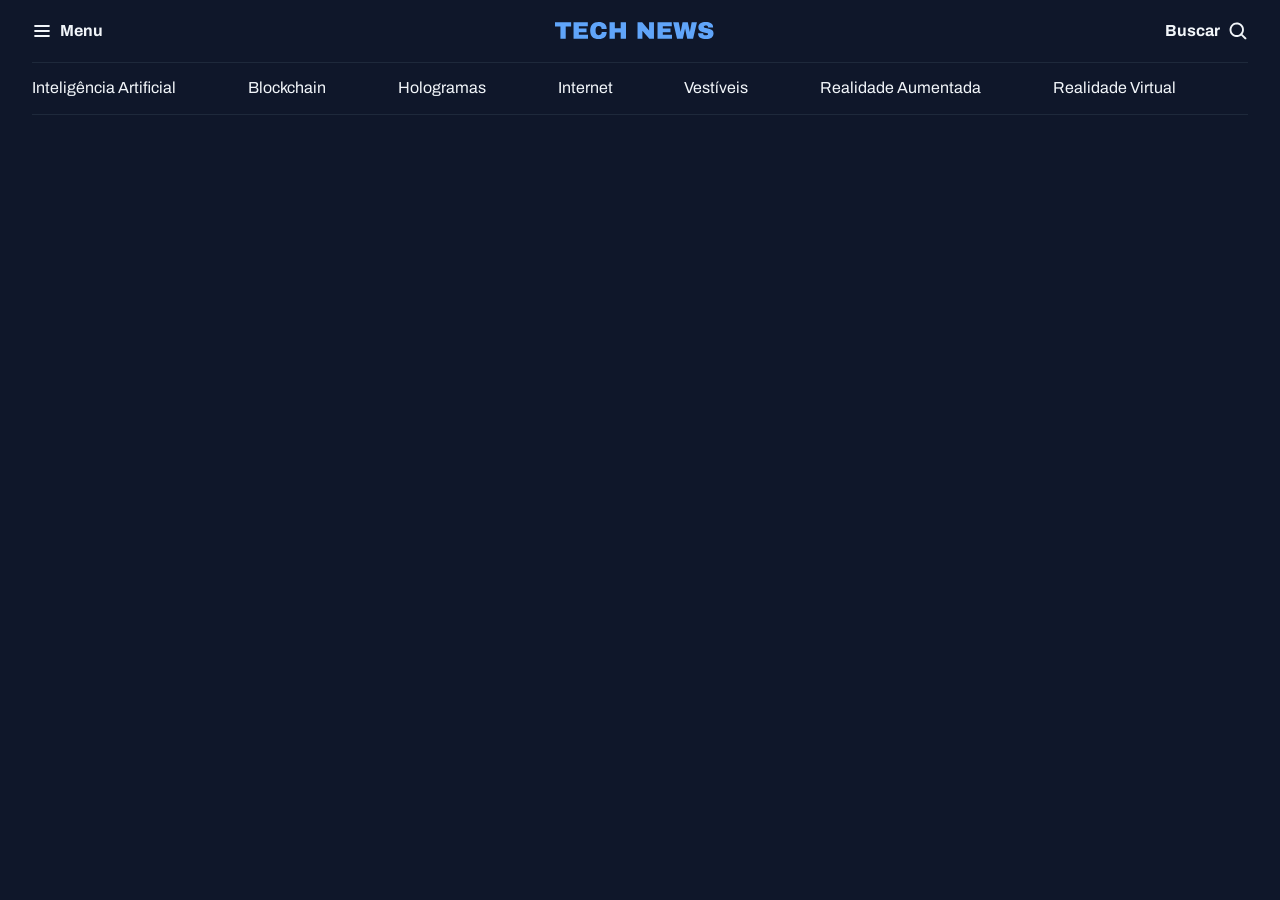
==== news-portal/index.html @ 8f147160 "adding header" ====
<!DOCTYPE html>
<html lang="pt-BR">

<head>
    <link rel="preconnect" href="https://fonts.googleapis.com">
    <link rel="preconnect" href="https://fonts.gstatic.com" crossorigin>

    <meta charset="UTF-8">
    <meta name="viewport" content="width=device-width, initial-scale=1.0">
    <title>Portal de Notícias</title>
    <link rel="stylesheet" href="styles/index.css">
    <link
        href="https://fonts.googleapis.com/css2?family=Alice&family=Archivo:ital,wght@0,100..900;1,100..900&family=Open+Sans:ital,wght@0,300..800;1,300..800&family=Poppins:wght@400;700;800&display=swap"
        rel="stylesheet">
</head>

<body>
    <header class="container">
        <nav id="primary" class="grid grid-flow-col">
            <div>
                <img src="assets/icons/List.svg" alt="icone de menu">
                <strong>Menu</strong>

            </div>
            <div><img src="assets/Tech News.svg" alt="Tech News Logo"></div>
            <div>
                <strong>Buscar</strong>
                <img src="assets/icons/MagnifyingGlass.svg" alt="icone de lupa para pesquisa">
            </div>
        </nav>
        <nav id="secondary" class="grid grid-flow-col">
            <a href="#">Inteligência Artificial</a>
            <a href="#">Blockchain</a>
            <a href="#">Hologramas</a>
            <a href="#">Internet</a>
            <a href="#">Vestíveis</a>
            <a href="#">Realidade Aumentada</a>
            <a href="#">Realidade Virtual</a>
        </nav>
    </header>
</body>

</html>
---- news-portal/styles/index.css ----
@import url(global.css);
@import url(header.css);
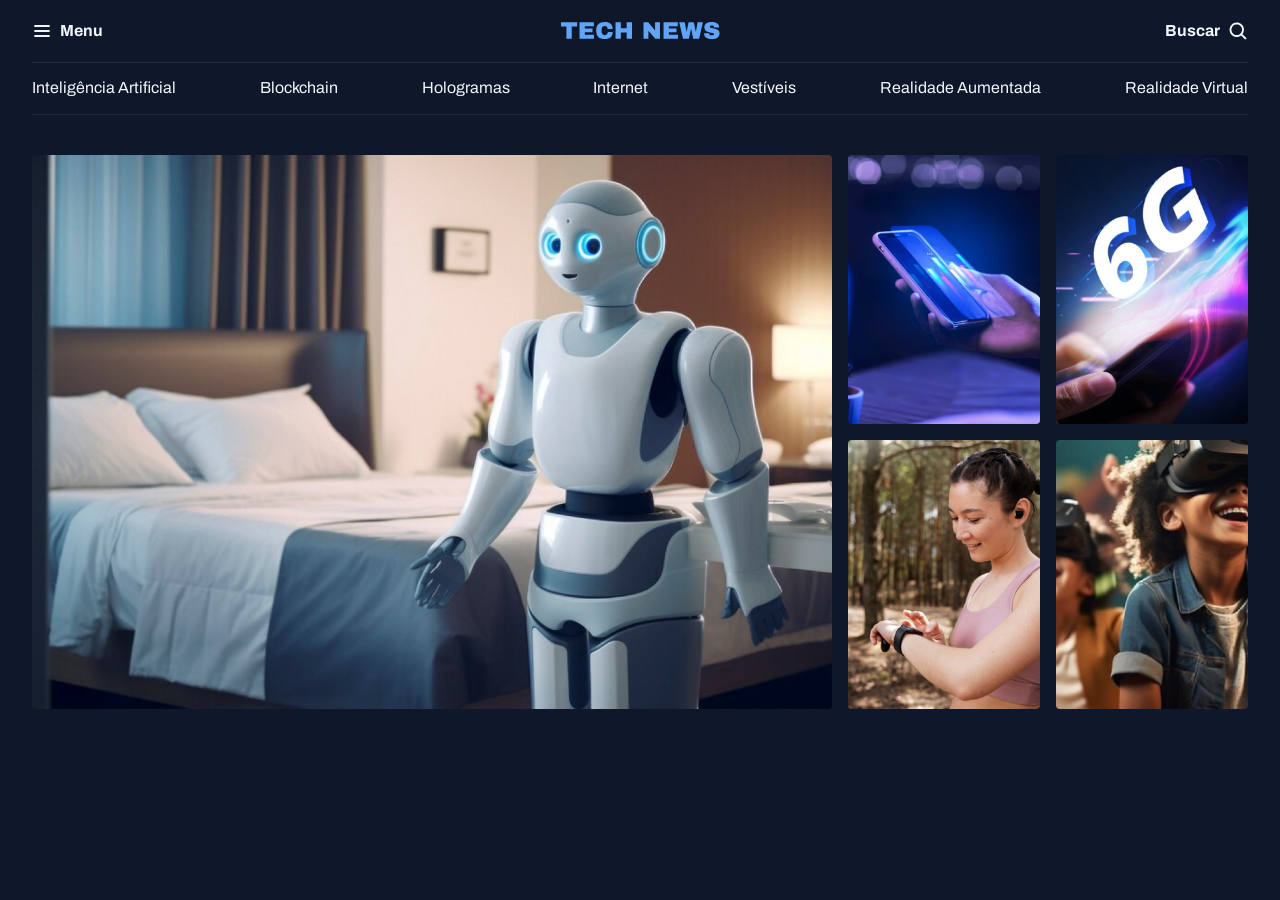
==== commit 82c7722b: "adding featured" ====
--- a/news-portal/index.html
+++ b/news-portal/index.html
@@ -38,6 +38,19 @@
             <a href="#">Realidade Virtual</a>
         </nav>
     </header>
+    <main class="grid container">
+        <section id="featured" class="grid grid-flow-col gap-16">
+            <div>
+                <img src="assets/images/Image 01.png" alt="...">
+            </div>
+            <div class="grid grid-cols-2 gap-16">
+                <img src="assets/images/Image 02.png" alt="...">
+                <img src="assets/images/Image 03.png" alt="...">
+                <img src="assets/images/Image 04.png" alt="...">
+                <img src="assets/images/Image 05.png" alt="...">
+            </div>
+        </section>
+    </main>
 </body>
 
 </html>
--- a/news-portal/styles/index.css
+++ b/news-portal/styles/index.css
@@ -1,2 +1,4 @@
 @import url(global.css);
-@import url(header.css);+@import url(utility.css);
+@import url(header.css);
+@import url(section.css);
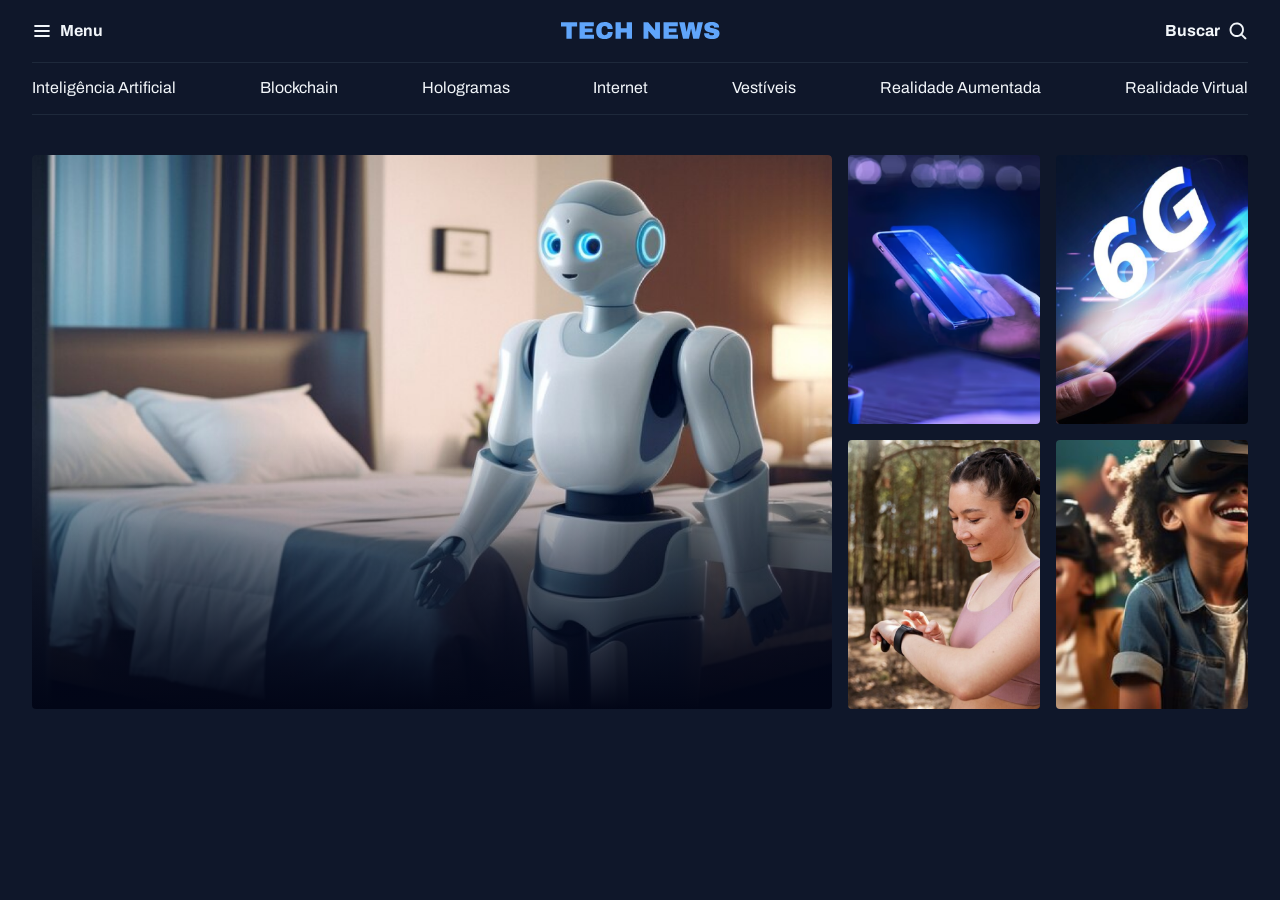
==== commit f253d197: "adding gradient background" ====
--- a/news-portal/index.html
+++ b/news-portal/index.html
@@ -40,7 +40,7 @@
     </header>
     <main class="grid container">
         <section id="featured" class="grid grid-flow-col gap-16">
-            <div>
+            <div class="card">
                 <img src="assets/images/Image 01.png" alt="...">
             </div>
             <div class="grid grid-cols-2 gap-16">
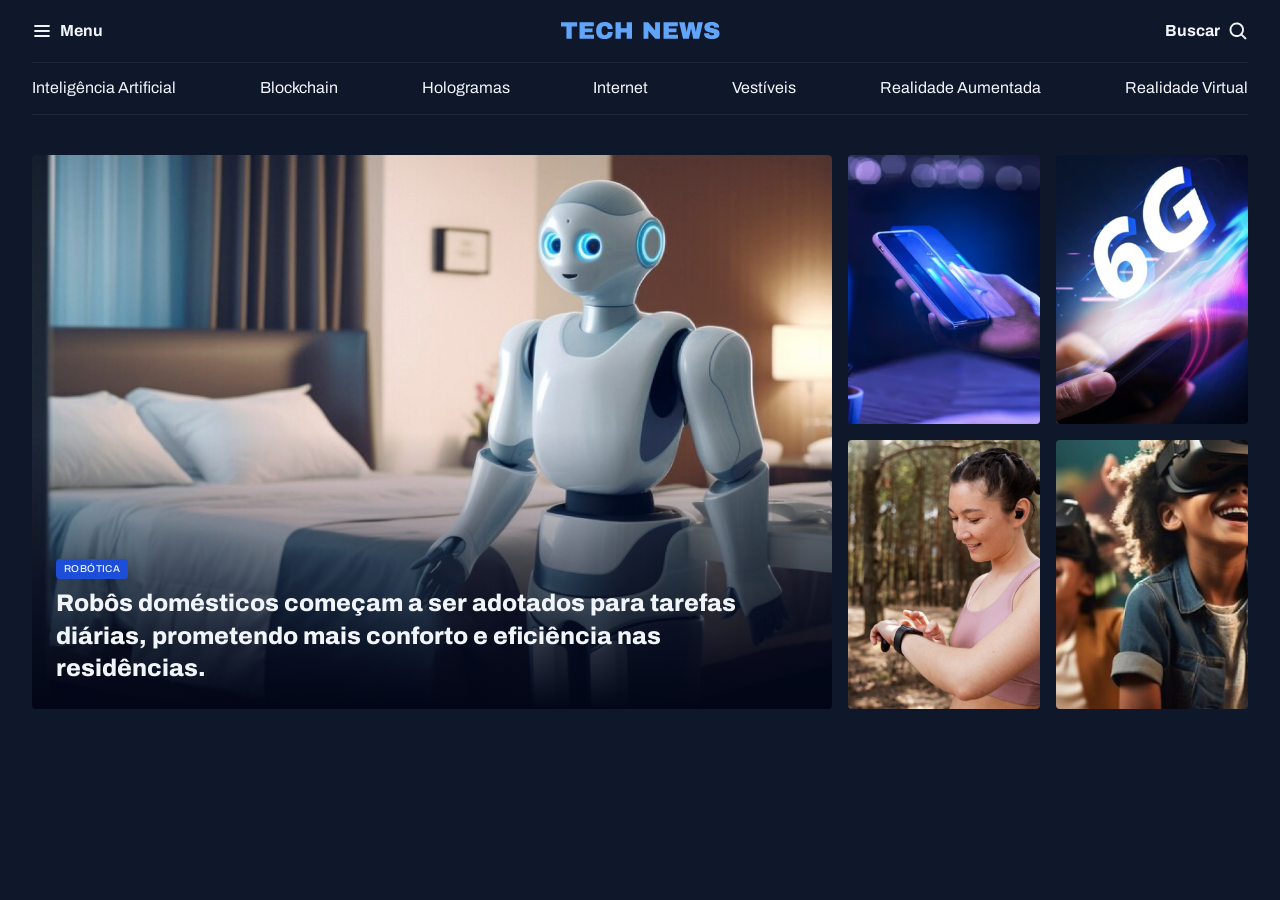
==== commit 394cfef1: "Fixed card content" ====
--- a/news-portal/index.html
+++ b/news-portal/index.html
@@ -40,9 +40,13 @@
     </header>
     <main class="grid container">
         <section id="featured" class="grid grid-flow-col gap-16">
-            <div class="card">
+            <figure class="card">
                 <img src="assets/images/Image 01.png" alt="...">
-            </div>
+                <figcaption>
+                    <span class="content-tag">ROBÓTICA</span>
+                    <h2 class="text-2xl">Robôs domésticos começam a ser adotados para tarefas diárias, prometendo mais conforto e eficiência nas residências.</h2>
+                </figcaption>
+            </figure>
             <div class="grid grid-cols-2 gap-16">
                 <img src="assets/images/Image 02.png" alt="...">
                 <img src="assets/images/Image 03.png" alt="...">
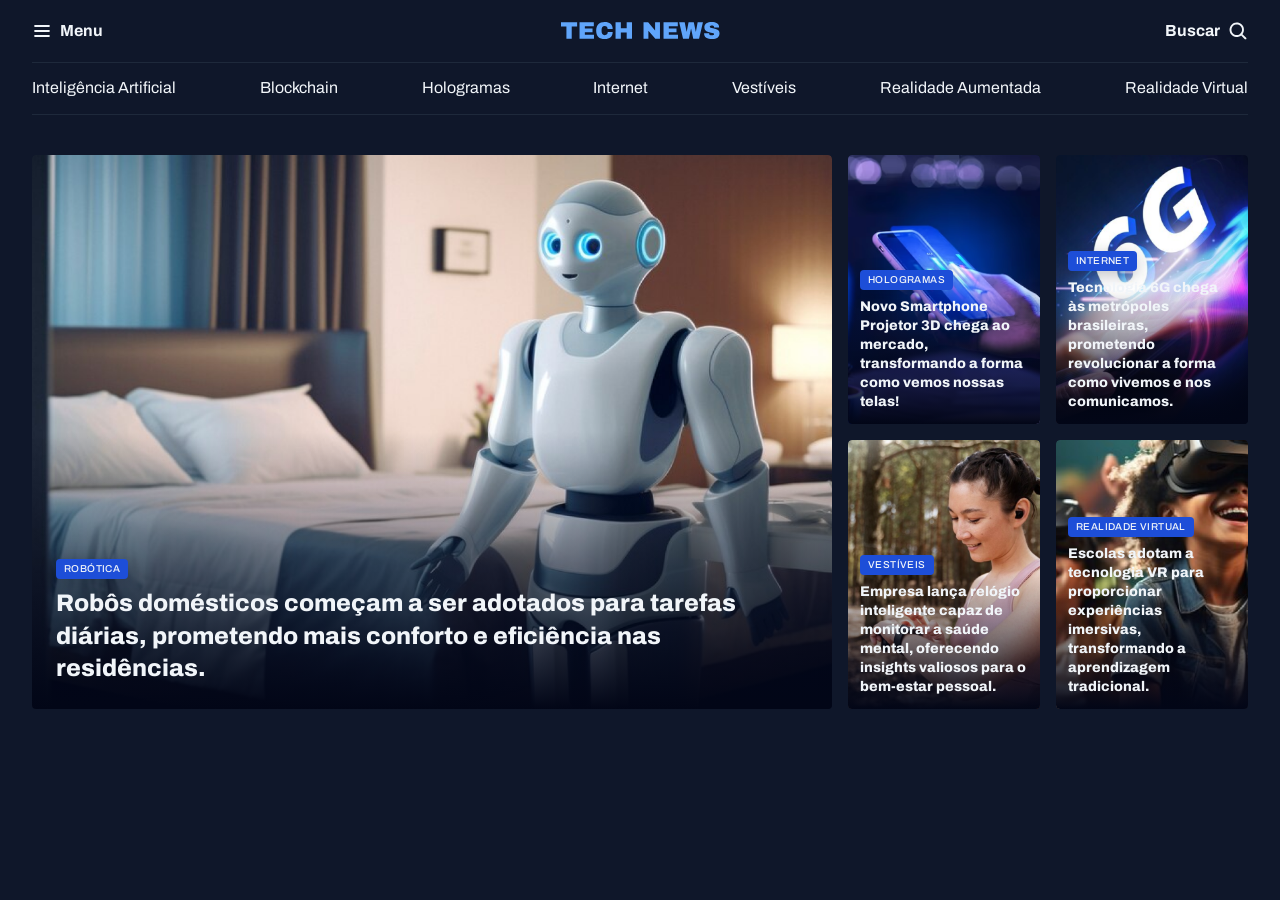
==== commit 21927303: "finalizando a secao destaque" ====
--- a/news-portal/index.html
+++ b/news-portal/index.html
@@ -44,14 +44,46 @@
                 <img src="assets/images/Image 01.png" alt="...">
                 <figcaption>
                     <span class="content-tag">ROBÓTICA</span>
-                    <h2 class="text-2xl">Robôs domésticos começam a ser adotados para tarefas diárias, prometendo mais conforto e eficiência nas residências.</h2>
+                    <h2 class="text-2xl">Robôs domésticos começam a ser adotados para tarefas diárias, prometendo mais
+                        conforto e eficiência nas residências.</h2>
                 </figcaption>
             </figure>
             <div class="grid grid-cols-2 gap-16">
-                <img src="assets/images/Image 02.png" alt="...">
-                <img src="assets/images/Image 03.png" alt="...">
-                <img src="assets/images/Image 04.png" alt="...">
-                <img src="assets/images/Image 05.png" alt="...">
+                <figure class="card">
+                    <img src="assets/images/Image 02.png" alt="...">
+                    <figcaption>
+                        <span class="content-tag">HOLOGRAMAS</span>
+                        <h2 class="text-lg">Novo Smartphone Projetor 3D chega ao mercado, transformando a forma como
+                            vemos nossas telas!</h2>
+                    </figcaption>
+                </figure>
+
+                <figure class="card">
+                    <img src="assets/images/Image 03.png" alt="...">
+                    <figcaption>
+                        <span class="content-tag">INTERNET</span>
+                        <h2 class="text-lg">Tecnologia 6G chega às metrópoles brasileiras, prometendo revolucionar a
+                            forma como vivemos e nos comunicamos.</h2>
+                    </figcaption>
+                </figure>
+
+                <figure class="card">
+                    <img src="assets/images/Image 04.png" alt="...">
+                    <figcaption>
+                        <span class="content-tag">VESTÍVEIS</span>
+                        <h2 class="text-lg">Empresa lança relógio inteligente capaz de monitorar a saúde mental,
+                            oferecendo insights valiosos para o bem-estar pessoal.</h2>
+                    </figcaption>
+                </figure>
+
+                <figure class="card">
+                    <img src="assets/images/Image 05.png" alt="...">
+                    <figcaption>
+                        <span class="content-tag">REALIDADE VIRTUAL</span>
+                        <h2 class="text-lg">Escolas adotam a tecnologia VR para proporcionar experiências imersivas,
+                            transformando a aprendizagem tradicional.</h2>
+                    </figcaption>
+                </figure>
             </div>
         </section>
     </main>
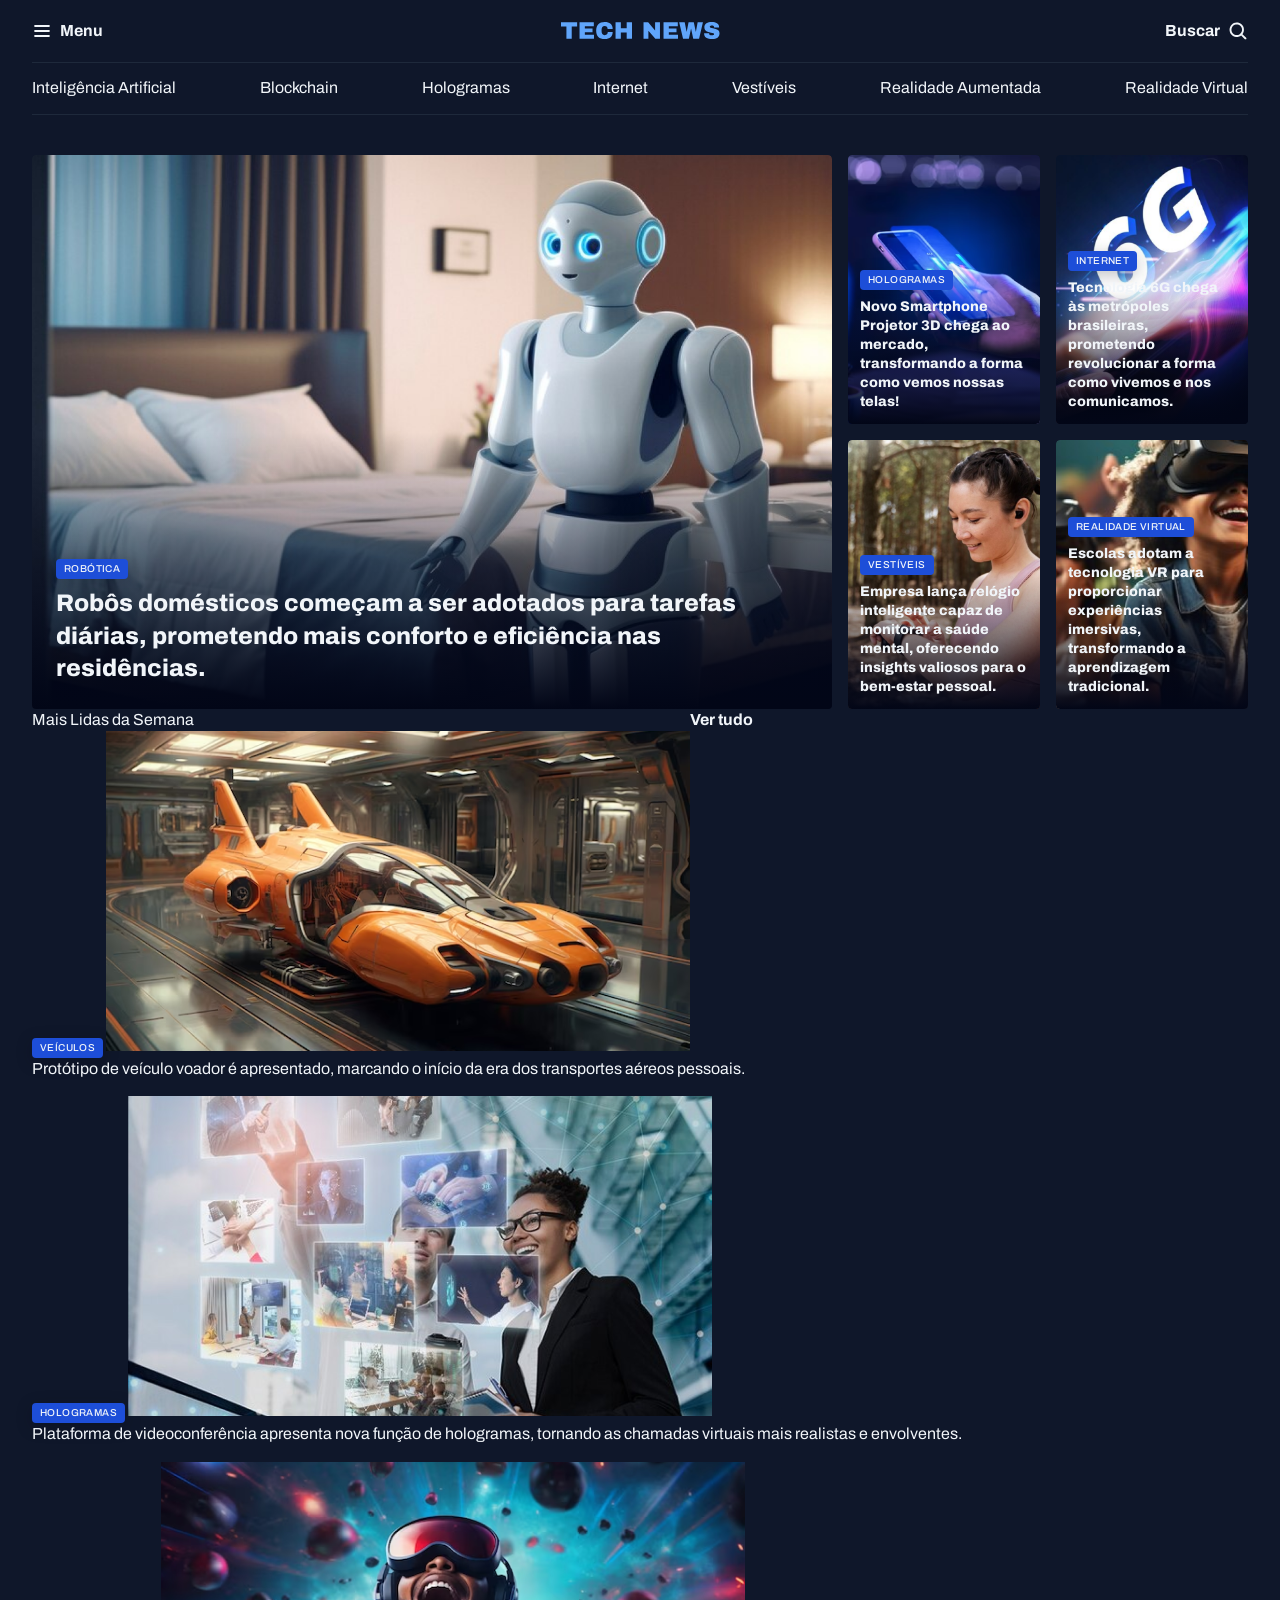
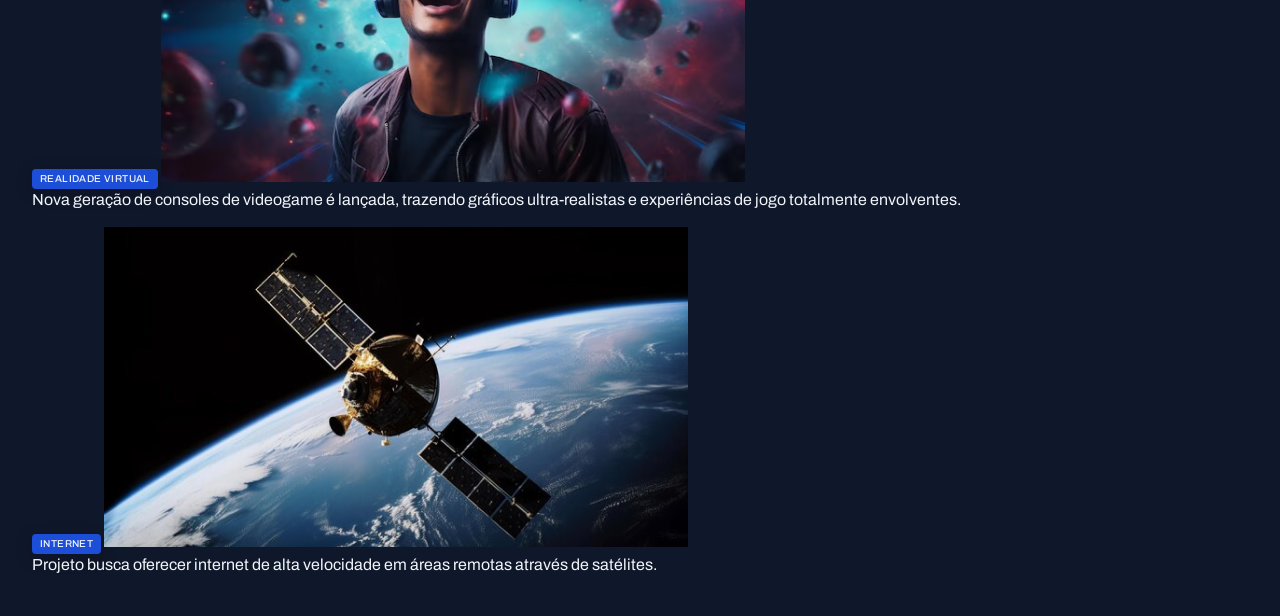
==== commit 889384a5: "adding new sections" ====
--- a/news-portal/index.html
+++ b/news-portal/index.html
@@ -86,6 +86,41 @@
                 </figure>
             </div>
         </section>
+    
+    <section id="weekly">
+        <header class="grid grid-flow-col">
+            <h3>Mais Lidas da Semana</h3>
+            <a href="#" class="grid grid-flow-col">
+                <strong>Ver tudo</strong>
+                <span></span>
+            </a>
+        </header>
+        <div class="grid gap-16">
+            <figure>
+                <span class="content-tag">Veículos</span>
+                <img src="assets/images/Image 06.png" alt="...">
+                <p>Protótipo de veículo voador é apresentado, marcando o início da era dos transportes aéreos pessoais.</p>
+            </figure>
+
+                        <figure>
+                <span class="content-tag">HOLOGRAMAS</span>
+                <img src="assets/images/Image 07.png" alt="...">
+                <p>Plataforma de videoconferência apresenta nova função de hologramas, tornando as chamadas virtuais mais realistas e envolventes.</p>
+            </figure>
+
+                        <figure>
+                <span class="content-tag">REALIDADE VIRTUAL</span>
+                <img src="assets/images/Image 08.png" alt="...">
+                <p>Nova geração de consoles de videogame é lançada, trazendo gráficos ultra-realistas e experiências de jogo totalmente envolventes.</p>
+            </figure>
+
+                        <figure>
+                <span class="content-tag">INTERNET</span>
+                <img src="assets/images/Image 09.png" alt="...">
+                <p>Projeto busca oferecer internet de alta velocidade em áreas remotas através de satélites.</p>
+            </figure>
+        </div>
+    </section>
     </main>
 </body>
 
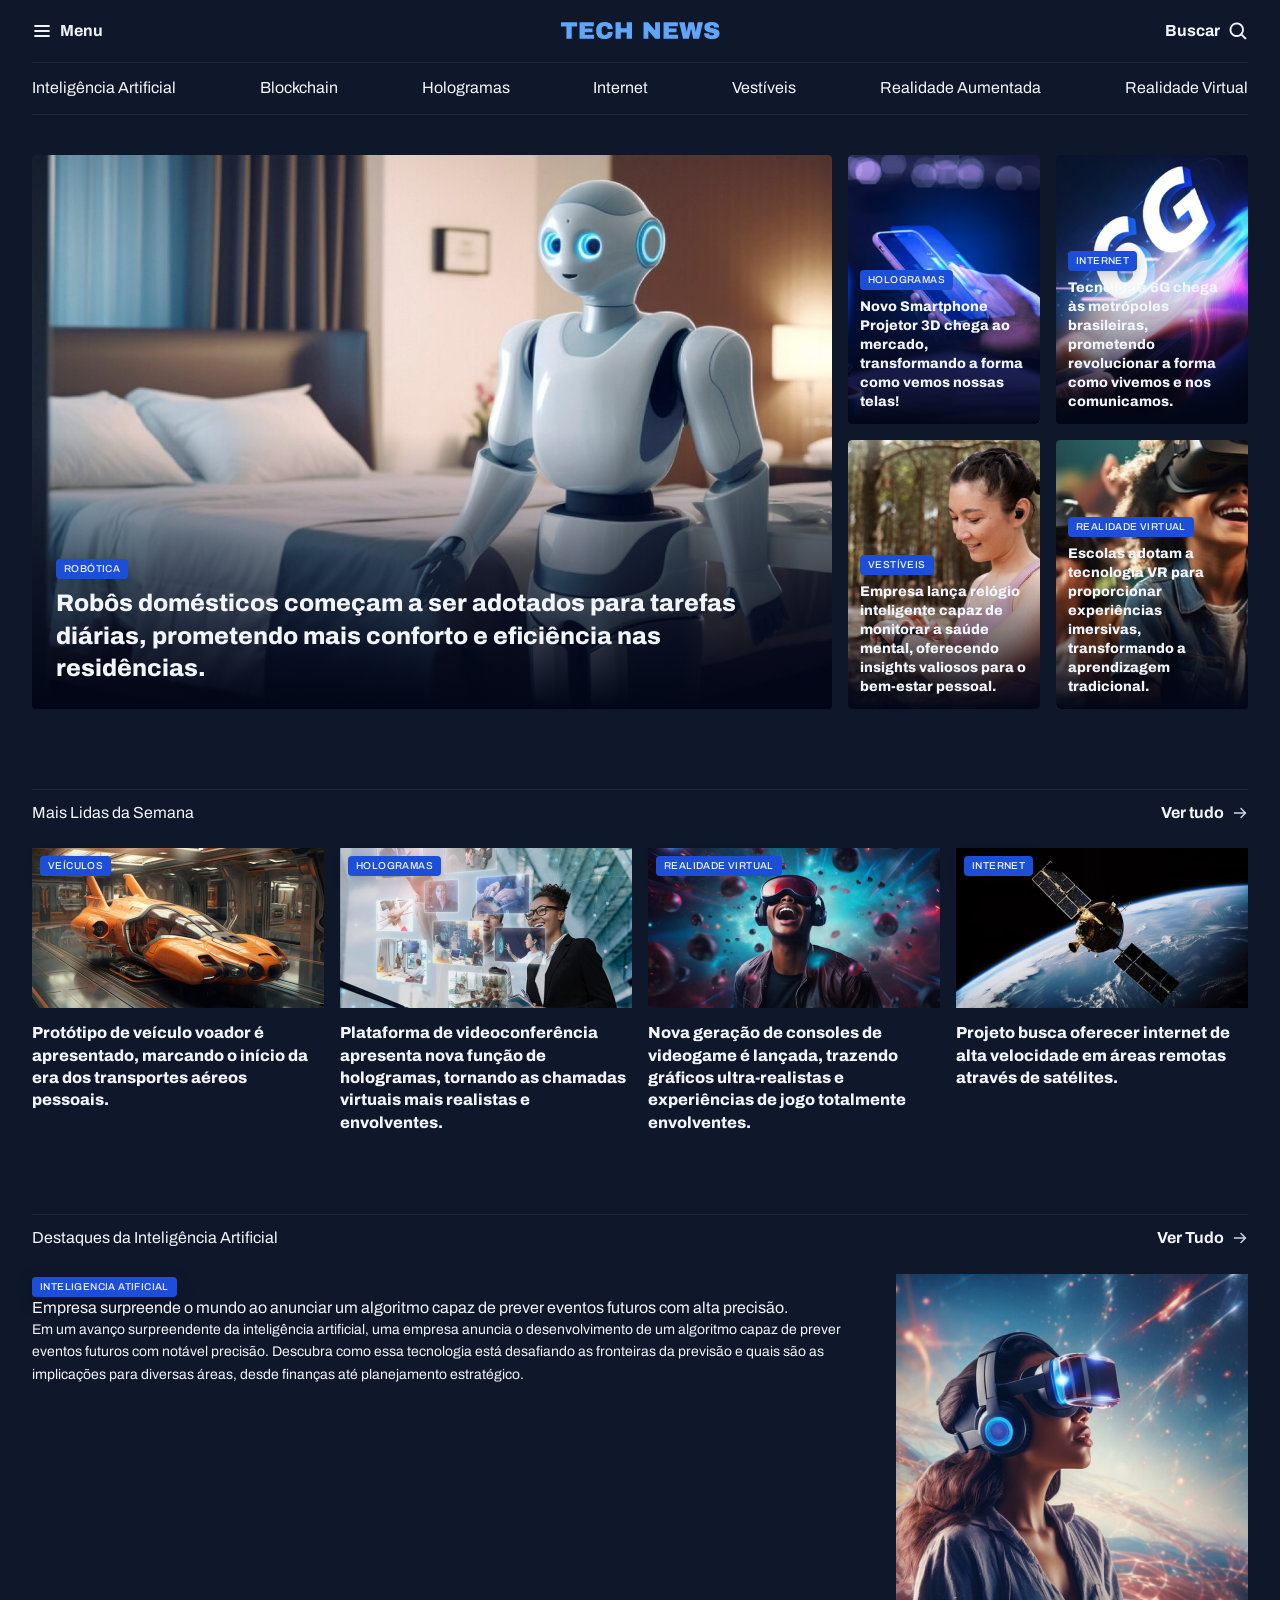
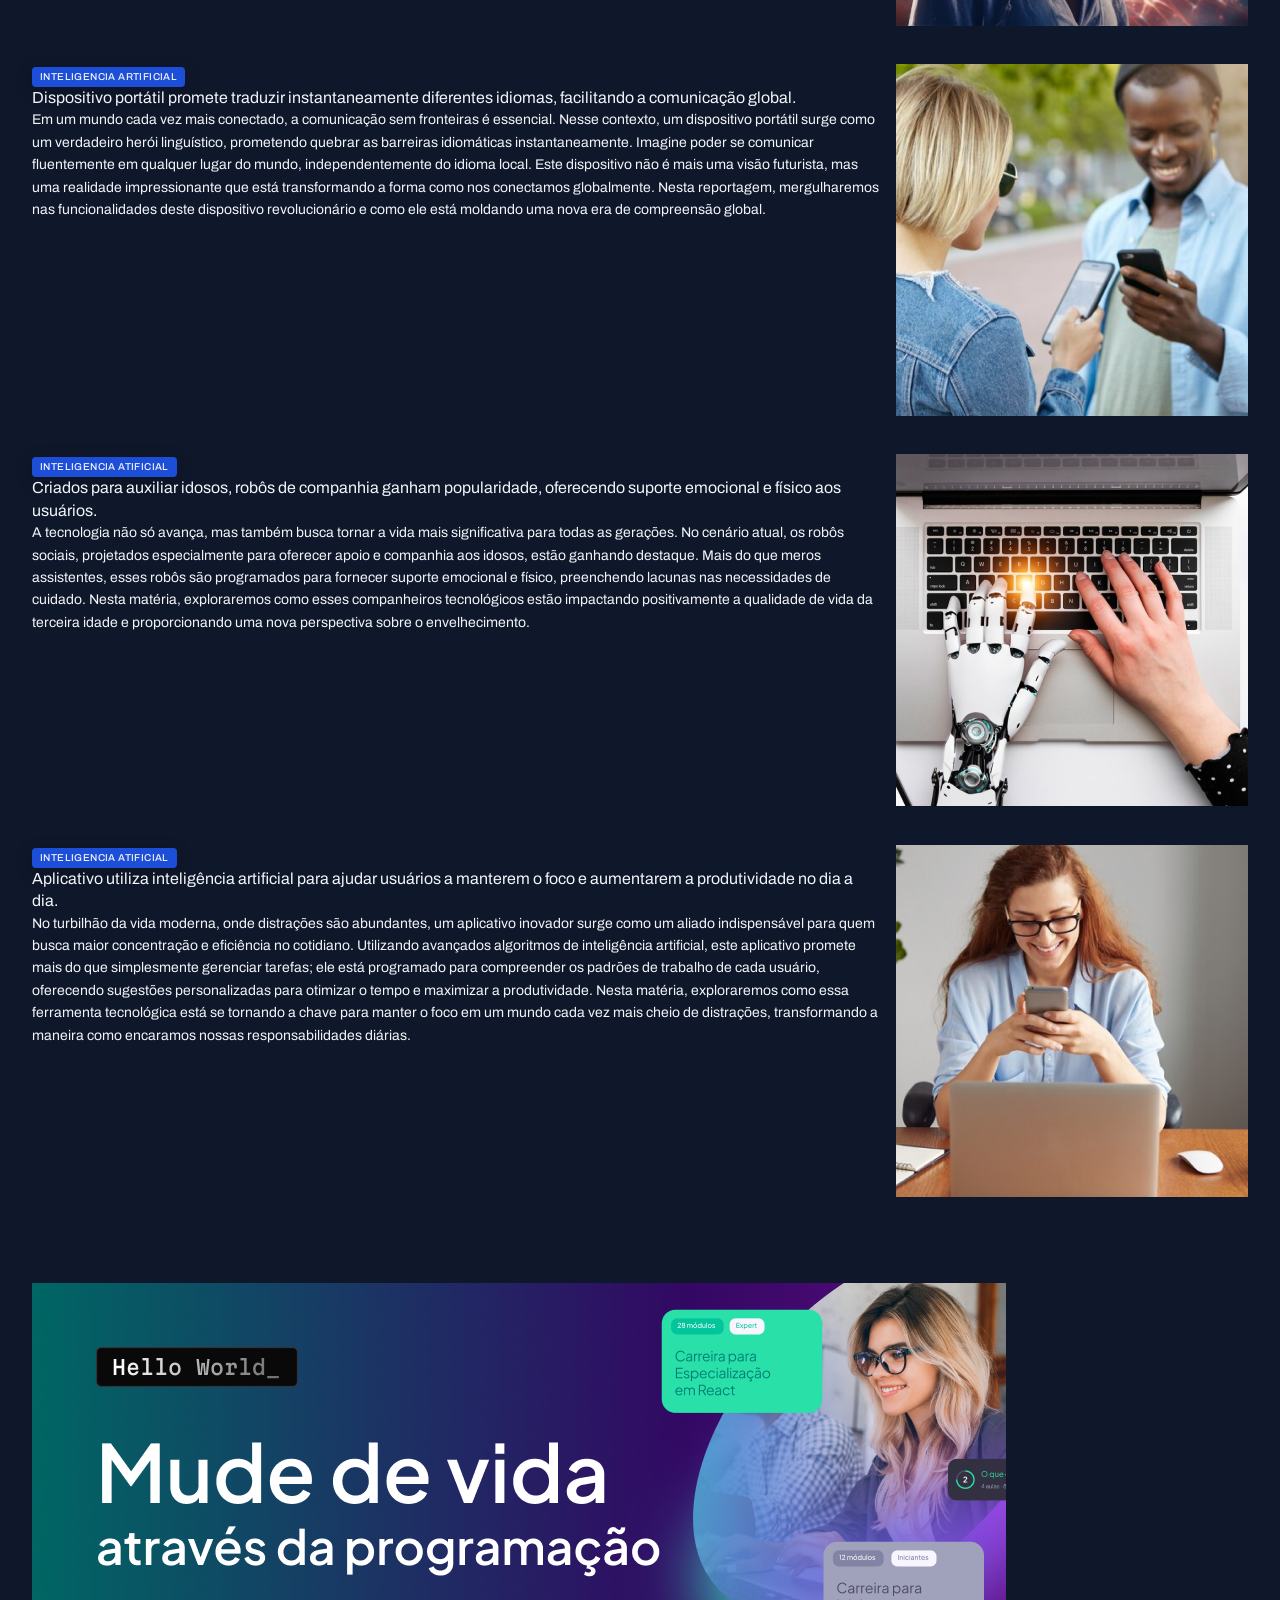
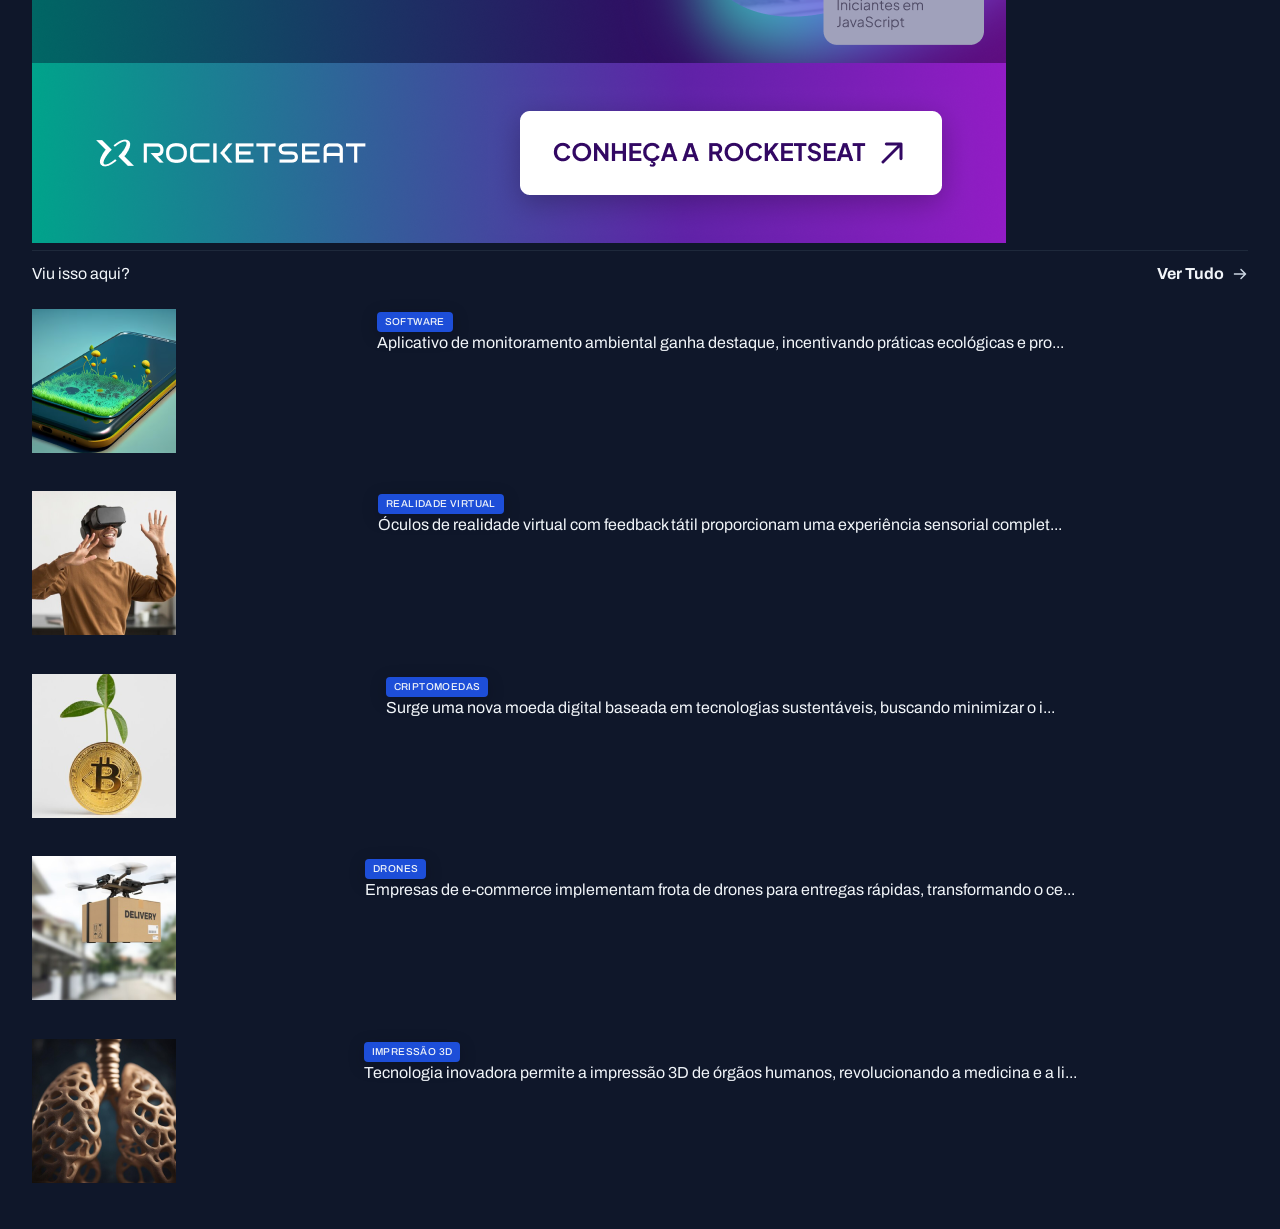
==== commit 1c4ef670: "adding new section" ====
--- a/news-portal/index.html
+++ b/news-portal/index.html
@@ -86,41 +86,233 @@
                 </figure>
             </div>
         </section>
-    
-    <section id="weekly">
-        <header class="grid grid-flow-col">
-            <h3>Mais Lidas da Semana</h3>
-            <a href="#" class="grid grid-flow-col">
-                <strong>Ver tudo</strong>
-                <span></span>
-            </a>
-        </header>
-        <div class="grid gap-16">
-            <figure>
-                <span class="content-tag">Veículos</span>
-                <img src="assets/images/Image 06.png" alt="...">
-                <p>Protótipo de veículo voador é apresentado, marcando o início da era dos transportes aéreos pessoais.</p>
-            </figure>
-
-                        <figure>
-                <span class="content-tag">HOLOGRAMAS</span>
-                <img src="assets/images/Image 07.png" alt="...">
-                <p>Plataforma de videoconferência apresenta nova função de hologramas, tornando as chamadas virtuais mais realistas e envolventes.</p>
-            </figure>
-
-                        <figure>
-                <span class="content-tag">REALIDADE VIRTUAL</span>
-                <img src="assets/images/Image 08.png" alt="...">
-                <p>Nova geração de consoles de videogame é lançada, trazendo gráficos ultra-realistas e experiências de jogo totalmente envolventes.</p>
-            </figure>
-
-                        <figure>
-                <span class="content-tag">INTERNET</span>
-                <img src="assets/images/Image 09.png" alt="...">
-                <p>Projeto busca oferecer internet de alta velocidade em áreas remotas através de satélites.</p>
-            </figure>
+
+        <section id="weekly">
+            <header class="grid grid-flow-col">
+                <h3>Mais Lidas da Semana</h3>
+                <a href="#" class="grid grid-flow-col">
+                    <strong>Ver tudo</strong>
+                    <span></span>
+                </a>
+            </header>
+            <div class="grid gap-16">
+                <figure>
+                    <span class="content-tag">Veículos</span>
+                    <img src="assets/images/Image 06.png" alt="...">
+                    <p>Protótipo de veículo voador é apresentado, marcando o início da era dos transportes aéreos
+                        pessoais.</p>
+                </figure>
+
+                <figure>
+                    <span class="content-tag">HOLOGRAMAS</span>
+                    <img src="assets/images/Image 07.png" alt="...">
+                    <p>Plataforma de videoconferência apresenta nova função de hologramas, tornando as chamadas virtuais
+                        mais realistas e envolventes.</p>
+                </figure>
+
+                <figure>
+                    <span class="content-tag">REALIDADE VIRTUAL</span>
+                    <img src="assets/images/Image 08.png" alt="...">
+                    <p>Nova geração de consoles de videogame é lançada, trazendo gráficos ultra-realistas e experiências
+                        de jogo totalmente envolventes.</p>
+                </figure>
+
+                <figure>
+                    <span class="content-tag">INTERNET</span>
+                    <img src="assets/images/Image 09.png" alt="...">
+                    <p>Projeto busca oferecer internet de alta velocidade em áreas remotas através de satélites.</p>
+                </figure>
+            </div>
+        </section>
+
+        <section id="ai">
+            <header class="grid grid-flow-col">
+                <h3>Destaques da Inteligência Artificial</h3>
+                <a href="#" class="grid grid-flow-col">
+                    <strong>Ver Tudo</strong>
+                    <span></span>
+                </a>
+            </header>
+            <div class="grid gap-32">
+                <article class="grid grid-flow-col gap-16">
+                    <div>
+                        <span class="content-tag">
+                            Inteligencia Atificial
+                        </span>
+                        <h3 class="extra-lg">
+                            Empresa surpreende o mundo ao anunciar um algoritmo capaz de prever eventos futuros com alta
+                            precisão.
+                        </h3>
+                        <p class="text-sm">Em um avanço surpreendente da inteligência artificial, uma empresa anuncia o
+                            desenvolvimento de um algoritmo capaz de prever eventos futuros com notável precisão.
+                            Descubra como essa tecnologia está desafiando as fronteiras da previsão e quais são as
+                            implicações para diversas áreas, desde finanças até planejamento estratégico.</p>
+                    </div>
+                    <div>
+                        <img src="assets/images/Image 10.png" alt="">
+                    </div>
+                </article>
+
+                <article class="grid grid-flow-col gap-16">
+                    <div>
+                        <span class="content-tag">
+                            Inteligencia Artificial
+                        </span>
+                        <h3 class="extra-lg">
+                            Dispositivo portátil promete traduzir instantaneamente diferentes idiomas, facilitando a
+                            comunicação global.
+                        </h3>
+                        <p class="text-sm">Em um mundo cada vez mais conectado, a comunicação sem fronteiras é
+                            essencial. Nesse contexto, um dispositivo portátil surge como um verdadeiro herói
+                            linguístico, prometendo quebrar as barreiras idiomáticas instantaneamente. Imagine poder se
+                            comunicar fluentemente em qualquer lugar do mundo, independentemente do idioma local. Este
+                            dispositivo não é mais uma visão futurista, mas uma realidade impressionante que está
+                            transformando a forma como nos conectamos globalmente. Nesta reportagem, mergulharemos nas
+                            funcionalidades deste dispositivo revolucionário e como ele está moldando uma nova era de
+                            compreensão global.</p>
+                    </div>
+                    <div>
+                        <img src="assets/images/Image 11.png" alt="">
+                    </div>
+                </article>
+
+                <article class="grid grid-flow-col gap-16">
+                    <div>
+                        <span class="content-tag">
+                            Inteligencia Atificial
+                        </span>
+                        <h3 class="extra-lg">
+                            Criados para auxiliar idosos, robôs de companhia ganham popularidade, oferecendo suporte
+                            emocional e físico aos usuários.
+                        </h3>
+                        <p class="text-sm">A tecnologia não só avança, mas também busca tornar a vida mais significativa
+                            para todas as gerações. No cenário atual, os robôs sociais, projetados especialmente para
+                            oferecer apoio e companhia aos idosos, estão ganhando destaque. Mais do que meros
+                            assistentes, esses robôs são programados para fornecer suporte emocional e físico,
+                            preenchendo lacunas nas necessidades de cuidado. Nesta matéria, exploraremos como esses
+                            companheiros tecnológicos estão impactando positivamente a qualidade de vida da terceira
+                            idade e proporcionando uma nova perspectiva sobre o envelhecimento.</p>
+                    </div>
+                    <div>
+                        <img src="assets/images/Image 12.png" alt="">
+                    </div>
+                </article>
+
+                <article class="grid grid-flow-col gap-16">
+                    <div>
+                        <span class="content-tag">
+                            Inteligencia Atificial
+                        </span>
+                        <h3 class="extra-lg">
+                            Aplicativo utiliza inteligência artificial para ajudar usuários a manterem o foco e
+                            aumentarem a produtividade no dia a dia.
+                        </h3>
+                        <p class="text-sm">No turbilhão da vida moderna, onde distrações são abundantes, um aplicativo
+                            inovador surge como um aliado indispensável para quem busca maior concentração e eficiência
+                            no cotidiano. Utilizando avançados algoritmos de inteligência artificial, este aplicativo
+                            promete mais do que simplesmente gerenciar tarefas; ele está programado para compreender os
+                            padrões de trabalho de cada usuário, oferecendo sugestões personalizadas para otimizar o
+                            tempo e maximizar a produtividade. Nesta matéria, exploraremos como essa ferramenta
+                            tecnológica está se tornando a chave para manter o foco em um mundo cada vez mais cheio de
+                            distrações, transformando a maneira como encaramos nossas responsabilidades diárias.</p>
+                    </div>
+                    <div>
+                        <img src="assets/images/Image 13.png" alt="">
+                    </div>
+                </article>
+            </div>
+        </section>
+        <div>
+            <div id="ads">
+                <img src="assets/Ads.png" alt="">
+            </div>
+            <section id="more">
+                <header class="grid grid-flow-col">
+                    <h3>Viu isso aqui?</h3>
+                    <a href="#" class="grid grid-flow-col">
+                        <strong>Ver Tudo</strong>
+                        <span></span>
+                    </a>
+                </header>
+                <div class="grid gap-32">
+                    <article class="grid grid-flow-col gap-16">
+                        <div>
+                            <img src="assets/images/Image 14.png" alt="">
+                        </div>
+                        <div>
+                            <span class="content-tag">
+                                SOFTWARE
+                            </span>
+                            <h3 class="extra-lg">
+                                Aplicativo de monitoramento ambiental ganha destaque, incentivando práticas ecológicas e
+                                pro...
+                            </h3>
+                        </div>
+                    </article>
+
+                    <article class="grid grid-flow-col gap-16">
+                        <div>
+                            <img src="assets/images/Image 15.png" alt="homem com óculos">
+                        </div>
+                        <div>
+                            <span class="content-tag">
+                                REALIDADE VIRTUAL
+                            </span>
+                            <h3 class="extra-lg">
+                                Óculos de realidade virtual com feedback tátil proporcionam uma experiência sensorial
+                                complet...
+                            </h3>
+                        </div>
+                    </article>
+
+                    <article class="grid grid-flow-col gap-16">
+                        <div>
+                            <img src="assets/images/Image 16.png" alt="criptomoedas">
+                        </div>
+                        <div>
+                            <span class="content-tag">
+                                CRIPTOMOEDAS
+                            </span>
+                            <h3 class="extra-lg">
+                                Surge uma nova moeda digital baseada em tecnologias sustentáveis, buscando minimizar o
+                                i...
+                            </h3>
+                        </div>
+                    </article>
+
+                    <article class="grid grid-flow-col gap-16">
+                        <div>
+                            <img src="assets/images/Image 17.png" alt="drones">
+                        </div>
+                        <div>
+                            <span class="content-tag">
+                                DRONES
+                            </span>
+                            <h3 class="extra-lg">
+                                Empresas de e-commerce implementam frota de drones para entregas rápidas, transformando
+                                o ce...
+                            </h3>
+                        </div>
+                    </article>
+
+                    <article class="grid grid-flow-col gap-16">
+                        <div>
+                            <img src="assets/images/Image 18.png" alt="Pulmão 3D">
+                        </div>
+                        <div>
+                            <span class="content-tag">
+                                IMPRESSÃO 3D
+                            </span>
+                            <h3 class="extra-lg">
+                                Tecnologia inovadora permite a impressão 3D de órgãos humanos, revolucionando a medicina
+                                e a li...
+                            </h3>
+                        </div>
+                    </article>
+
+                </div>
+            </section>
         </div>
-    </section>
     </main>
 </body>
 
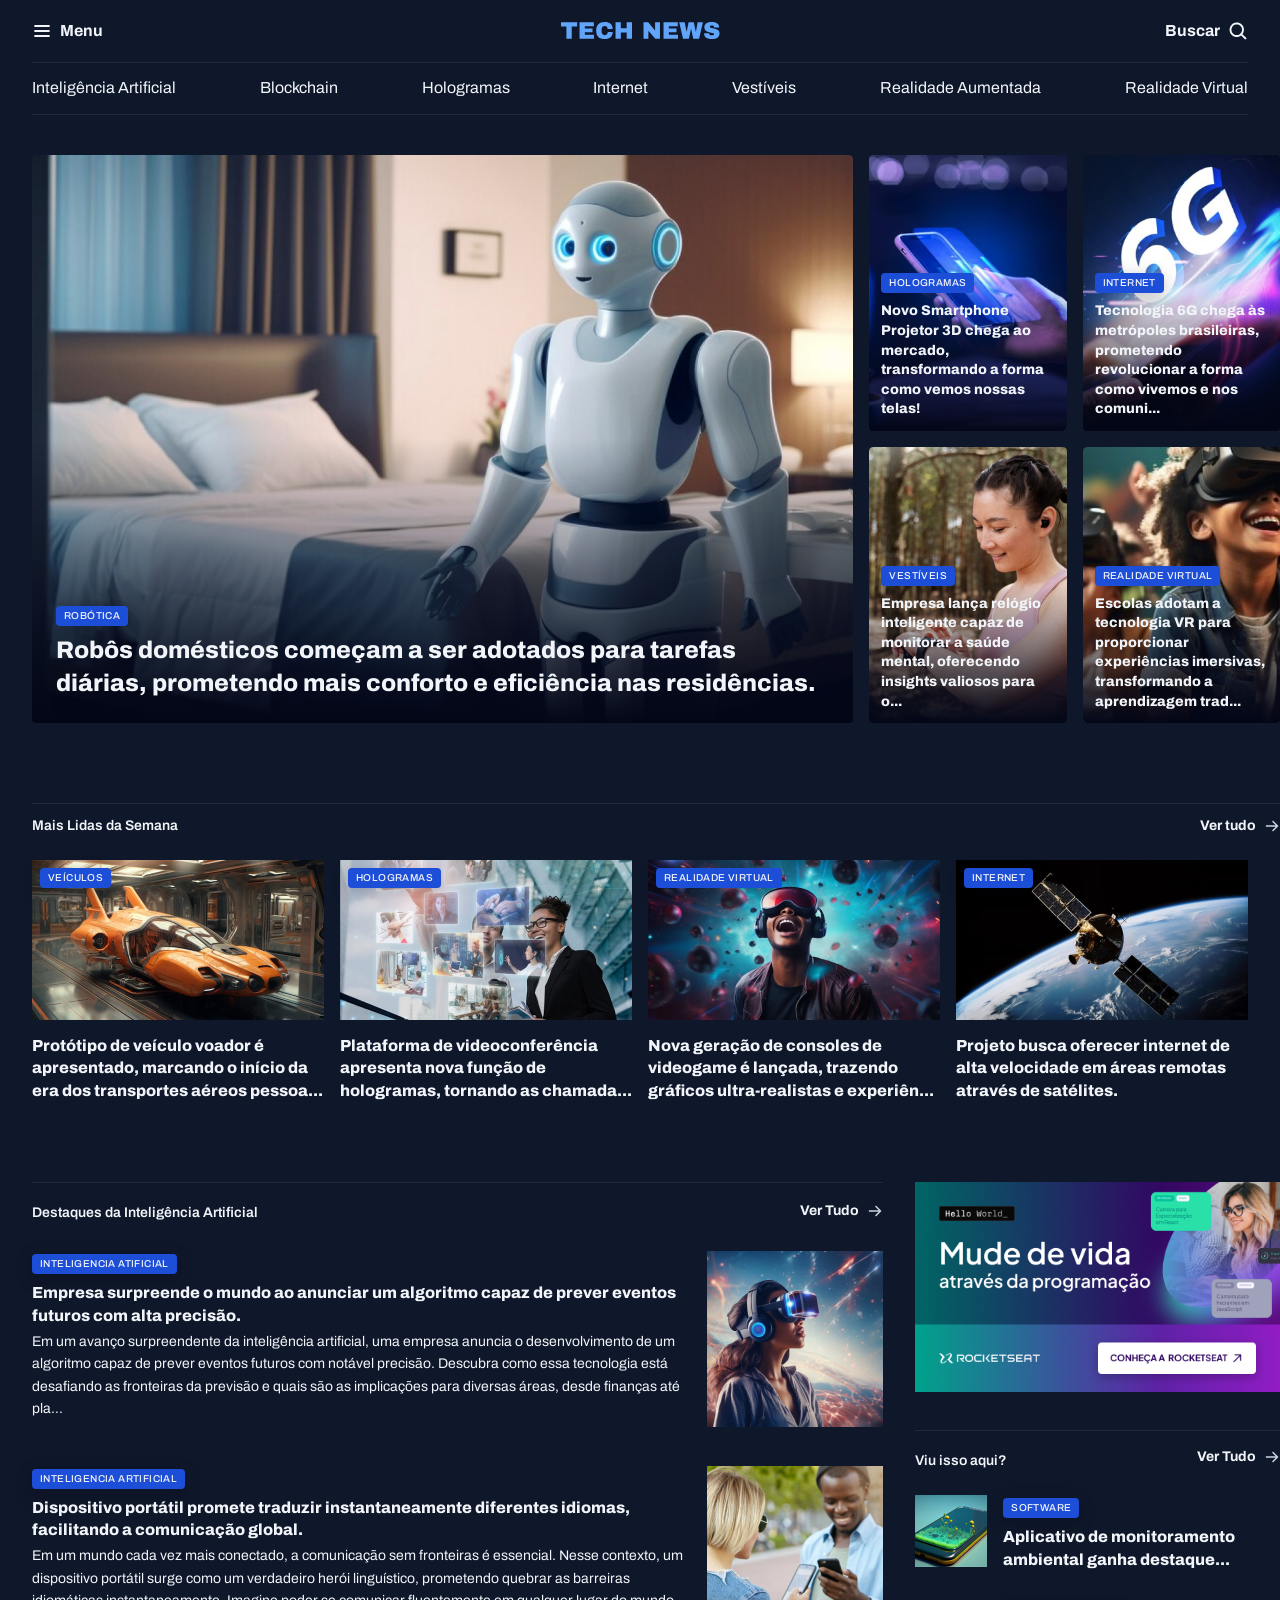
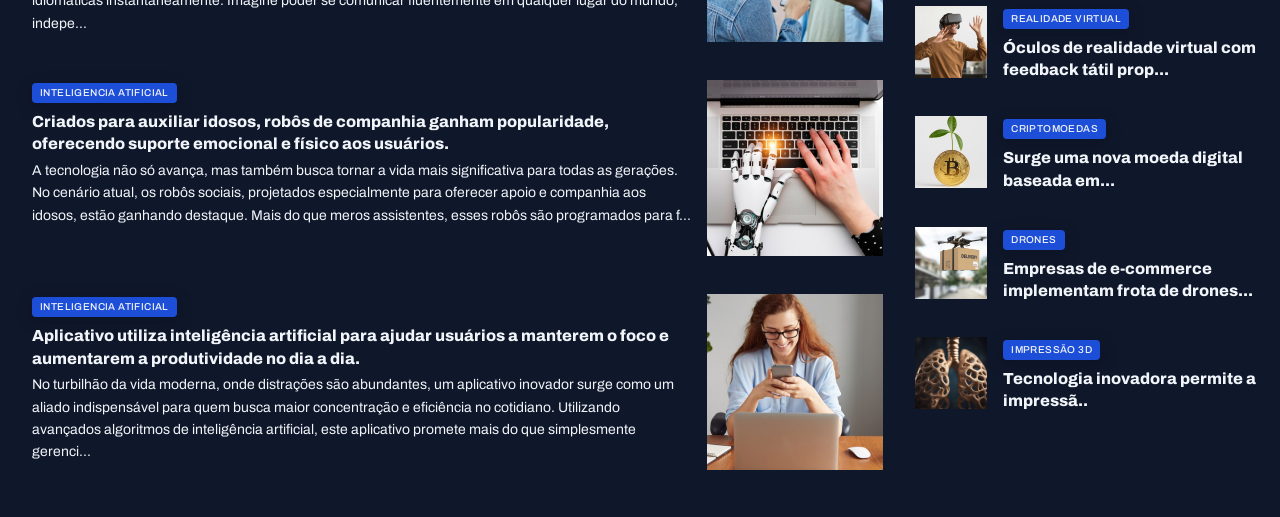
==== commit 8e20f8b4: "estilizando os ultimos cards" ====
--- a/news-portal/index.html
+++ b/news-portal/index.html
@@ -63,7 +63,7 @@
                     <figcaption>
                         <span class="content-tag">INTERNET</span>
                         <h2 class="text-lg">Tecnologia 6G chega às metrópoles brasileiras, prometendo revolucionar a
-                            forma como vivemos e nos comunicamos.</h2>
+                            forma como vivemos e nos comuni...</h2>
                     </figcaption>
                 </figure>
 
@@ -72,7 +72,7 @@
                     <figcaption>
                         <span class="content-tag">VESTÍVEIS</span>
                         <h2 class="text-lg">Empresa lança relógio inteligente capaz de monitorar a saúde mental,
-                            oferecendo insights valiosos para o bem-estar pessoal.</h2>
+                            oferecendo insights valiosos para o...</h2>
                     </figcaption>
                 </figure>
 
@@ -81,7 +81,7 @@
                     <figcaption>
                         <span class="content-tag">REALIDADE VIRTUAL</span>
                         <h2 class="text-lg">Escolas adotam a tecnologia VR para proporcionar experiências imersivas,
-                            transformando a aprendizagem tradicional.</h2>
+                            transformando a aprendizagem trad...</h2>
                     </figcaption>
                 </figure>
             </div>
@@ -100,21 +100,19 @@
                     <span class="content-tag">Veículos</span>
                     <img src="assets/images/Image 06.png" alt="...">
                     <p>Protótipo de veículo voador é apresentado, marcando o início da era dos transportes aéreos
-                        pessoais.</p>
+                        pessoa...</p>
                 </figure>
 
                 <figure>
                     <span class="content-tag">HOLOGRAMAS</span>
                     <img src="assets/images/Image 07.png" alt="...">
-                    <p>Plataforma de videoconferência apresenta nova função de hologramas, tornando as chamadas virtuais
-                        mais realistas e envolventes.</p>
+                    <p>Plataforma de videoconferência apresenta nova função de hologramas, tornando as chamada...</p>
                 </figure>
 
                 <figure>
                     <span class="content-tag">REALIDADE VIRTUAL</span>
                     <img src="assets/images/Image 08.png" alt="...">
-                    <p>Nova geração de consoles de videogame é lançada, trazendo gráficos ultra-realistas e experiências
-                        de jogo totalmente envolventes.</p>
+                    <p>Nova geração de consoles de videogame é lançada, trazendo gráficos ultra-realistas e experiên...</p>
                 </figure>
 
                 <figure>
@@ -146,7 +144,7 @@
                         <p class="text-sm">Em um avanço surpreendente da inteligência artificial, uma empresa anuncia o
                             desenvolvimento de um algoritmo capaz de prever eventos futuros com notável precisão.
                             Descubra como essa tecnologia está desafiando as fronteiras da previsão e quais são as
-                            implicações para diversas áreas, desde finanças até planejamento estratégico.</p>
+                            implicações para diversas áreas, desde finanças até pla...</p>
                     </div>
                     <div>
                         <img src="assets/images/Image 10.png" alt="">
@@ -165,11 +163,7 @@
                         <p class="text-sm">Em um mundo cada vez mais conectado, a comunicação sem fronteiras é
                             essencial. Nesse contexto, um dispositivo portátil surge como um verdadeiro herói
                             linguístico, prometendo quebrar as barreiras idiomáticas instantaneamente. Imagine poder se
-                            comunicar fluentemente em qualquer lugar do mundo, independentemente do idioma local. Este
-                            dispositivo não é mais uma visão futurista, mas uma realidade impressionante que está
-                            transformando a forma como nos conectamos globalmente. Nesta reportagem, mergulharemos nas
-                            funcionalidades deste dispositivo revolucionário e como ele está moldando uma nova era de
-                            compreensão global.</p>
+                            comunicar fluentemente em qualquer lugar do mundo, indepe...</p>
                     </div>
                     <div>
                         <img src="assets/images/Image 11.png" alt="">
@@ -188,10 +182,7 @@
                         <p class="text-sm">A tecnologia não só avança, mas também busca tornar a vida mais significativa
                             para todas as gerações. No cenário atual, os robôs sociais, projetados especialmente para
                             oferecer apoio e companhia aos idosos, estão ganhando destaque. Mais do que meros
-                            assistentes, esses robôs são programados para fornecer suporte emocional e físico,
-                            preenchendo lacunas nas necessidades de cuidado. Nesta matéria, exploraremos como esses
-                            companheiros tecnológicos estão impactando positivamente a qualidade de vida da terceira
-                            idade e proporcionando uma nova perspectiva sobre o envelhecimento.</p>
+                            assistentes, esses robôs são programados para f...</p>
                     </div>
                     <div>
                         <img src="assets/images/Image 12.png" alt="">
@@ -210,11 +201,7 @@
                         <p class="text-sm">No turbilhão da vida moderna, onde distrações são abundantes, um aplicativo
                             inovador surge como um aliado indispensável para quem busca maior concentração e eficiência
                             no cotidiano. Utilizando avançados algoritmos de inteligência artificial, este aplicativo
-                            promete mais do que simplesmente gerenciar tarefas; ele está programado para compreender os
-                            padrões de trabalho de cada usuário, oferecendo sugestões personalizadas para otimizar o
-                            tempo e maximizar a produtividade. Nesta matéria, exploraremos como essa ferramenta
-                            tecnológica está se tornando a chave para manter o foco em um mundo cada vez mais cheio de
-                            distrações, transformando a maneira como encaramos nossas responsabilidades diárias.</p>
+                            promete mais do que simplesmente gerenci...</p>
                     </div>
                     <div>
                         <img src="assets/images/Image 13.png" alt="">
@@ -222,7 +209,7 @@
                 </article>
             </div>
         </section>
-        <div>
+        <aside>
             <div id="ads">
                 <img src="assets/Ads.png" alt="">
             </div>
@@ -237,15 +224,14 @@
                 <div class="grid gap-32">
                     <article class="grid grid-flow-col gap-16">
                         <div>
-                            <img src="assets/images/Image 14.png" alt="">
+                            <img src="assets/images/Image 14.png" alt="celular em uma mesa">
                         </div>
                         <div>
                             <span class="content-tag">
                                 SOFTWARE
                             </span>
                             <h3 class="extra-lg">
-                                Aplicativo de monitoramento ambiental ganha destaque, incentivando práticas ecológicas e
-                                pro...
+                                Aplicativo de monitoramento ambiental ganha destaque...
                             </h3>
                         </div>
                     </article>
@@ -259,8 +245,7 @@
                                 REALIDADE VIRTUAL
                             </span>
                             <h3 class="extra-lg">
-                                Óculos de realidade virtual com feedback tátil proporcionam uma experiência sensorial
-                                complet...
+                                Óculos de realidade virtual com feedback tátil prop...
                             </h3>
                         </div>
                     </article>
@@ -274,8 +259,7 @@
                                 CRIPTOMOEDAS
                             </span>
                             <h3 class="extra-lg">
-                                Surge uma nova moeda digital baseada em tecnologias sustentáveis, buscando minimizar o
-                                i...
+                                Surge uma nova moeda digital baseada em...
                             </h3>
                         </div>
                     </article>
@@ -289,8 +273,7 @@
                                 DRONES
                             </span>
                             <h3 class="extra-lg">
-                                Empresas de e-commerce implementam frota de drones para entregas rápidas, transformando
-                                o ce...
+                                Empresas de e-commerce implementam frota de drones...
                             </h3>
                         </div>
                     </article>
@@ -304,15 +287,14 @@
                                 IMPRESSÃO 3D
                             </span>
                             <h3 class="extra-lg">
-                                Tecnologia inovadora permite a impressão 3D de órgãos humanos, revolucionando a medicina
-                                e a li...
+                                Tecnologia inovadora permite a impressã..
                             </h3>
                         </div>
                     </article>
 
                 </div>
             </section>
-        </div>
+        </aside>
     </main>
 </body>
 
